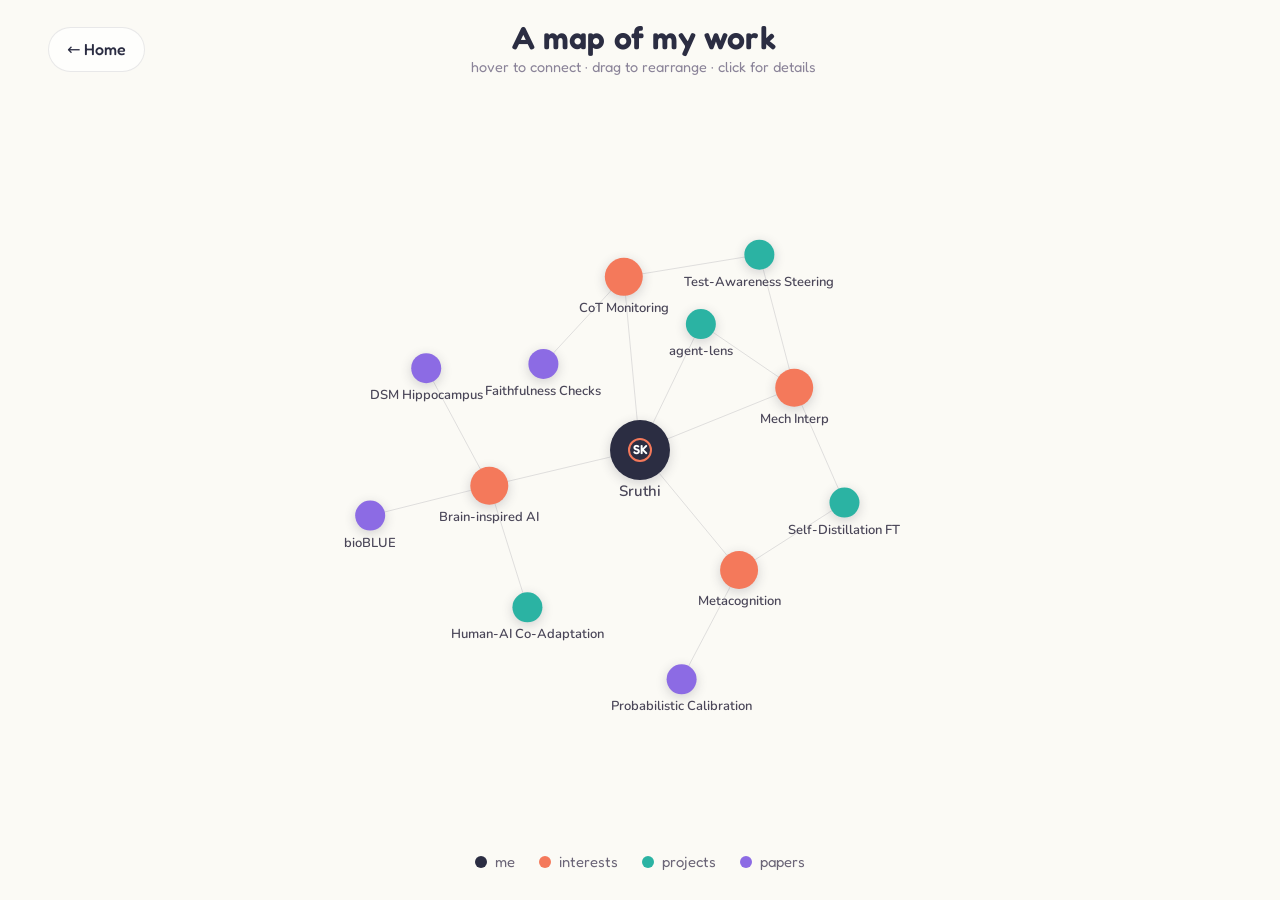
==== research.html @ 6a35c9e3 "Rebuild as clean, light, friendly portfolio with interactive Research map Replace the dark cinematic" ====
<!DOCTYPE html>
<html lang="en">
<head>
<meta charset="UTF-8"/>
<meta name="viewport" content="width=device-width, initial-scale=1.0"/>
<meta name="description" content="An interactive map of Sruthi Susan Kuriakose's research — interests, projects, and papers."/>
<title>Research · Sruthi Susan Kuriakose</title>
<link rel="preconnect" href="https://fonts.googleapis.com"/>
<link rel="preconnect" href="https://fonts.gstatic.com" crossorigin/>
<link href="https://fonts.googleapis.com/css2?family=Fredoka:wght@400;500;600;700&family=Nunito:wght@400;600;700&display=swap" rel="stylesheet"/>
<link rel="stylesheet" href="css/style.css"/>
</head>
<body class="research">
<div class="cursor" id="cursor"></div>

<canvas id="web"></canvas>

<div class="r-nav">
  <a href="index.html" class="r-back" data-mag>← Home</a>
  <div class="r-title">
    <h1>A map of my work</h1>
    <p>hover to connect · drag to rearrange · click for details</p>
  </div>
  <span style="width:90px"></span>
</div>

<div class="r-legend">
  <span><i class="d" style="background:#2B2D42"></i>me</span>
  <span><i class="d" style="background:#F4795B"></i>interests</span>
  <span><i class="d" style="background:#2BB3A3"></i>projects</span>
  <span><i class="d" style="background:#8C6BE4"></i>papers</span>
</div>

<aside class="detail" id="detail">
  <div class="dtag" id="d-tag">Project</div>
  <h3 id="d-title">Title</h3>
  <p id="d-desc">Description</p>
  <a class="dlink" id="d-link" href="#" target="_blank" rel="noopener">Open ↗</a>
</aside>

<script src="js/web-of-work.js"></script>
<script src="js/main.js"></script>
</body>
</html>
---- css/style.css ----
/* ============================================================
   Sruthi Susan Kuriakose — clean, light, friendly portfolio
   ============================================================ */
:root{
  --cream:#FBFAF5;
  --paper:#ffffff;
  --ink:#2B2D42;
  --muted:#8A8398;
  --soft:#b3adbd;
  --coral:#F4795B;
  --teal:#2BB3A3;
  --violet:#8C6BE4;
  --line:rgba(43,45,66,.10);
  --line-2:rgba(43,45,66,.06);
  --amber:#FBE6A2;
  --font-display:'Fredoka',system-ui,sans-serif;
  --font-body:'Nunito',system-ui,sans-serif;
  --maxw:920px;
}
*{margin:0;padding:0;box-sizing:border-box;}
html{scroll-behavior:smooth;}
body{
  background:var(--cream);
  color:var(--ink);
  font-family:var(--font-body);
  font-weight:400;
  line-height:1.65;
  -webkit-font-smoothing:antialiased;
}
a{color:inherit;text-decoration:none;}
::selection{background:var(--coral);color:#fff;}
@media (hover:hover){body{cursor:none;}}

/* ---------- playful accents ---------- */
.cursor{position:fixed;top:0;left:0;width:24px;height:24px;border:2px solid var(--coral);border-radius:50%;
  pointer-events:none;z-index:9999;transform:translate(-50%,-50%);transition:width .2s,height .2s,background .2s,opacity .2s;}
.cursor.big{width:46px;height:46px;background:rgba(244,121,91,.12);}
@media (hover:none){.cursor{display:none;}}
#fx{position:fixed;inset:0;pointer-events:none;z-index:9998;}

/* ---------- nav (floating pill) ---------- */
.nav{position:sticky;top:14px;z-index:900;display:flex;align-items:center;justify-content:space-between;
  gap:18px;max-width:880px;margin:14px auto 0;padding:11px 12px 11px 22px;
  background:rgba(255,255,255,.72);backdrop-filter:blur(14px);
  border:1px solid var(--line);border-radius:40px;box-shadow:0 8px 30px rgba(43,45,66,.06);
  transition:box-shadow .3s,transform .3s;}
.nav.scrolled{box-shadow:0 12px 38px rgba(43,45,66,.12);}
@media(max-width:680px){.nav{margin-left:12px;margin-right:12px;}}
.nav .brand{font-family:var(--font-display);font-weight:600;font-size:1.15rem;letter-spacing:.3px;display:flex;align-items:center;gap:10px;}
.brand-dot{width:11px;height:11px;border-radius:50%;background:var(--coral);}
.nav-links{display:flex;gap:clamp(12px,2vw,26px);align-items:center;}
.nav-links a{font-family:var(--font-display);font-weight:400;font-size:.95rem;color:var(--muted);transition:color .25s;}
.nav-links a:hover{color:var(--ink);}
.nav-links a.cta{color:var(--ink);border:1.5px solid var(--ink);padding:6px 16px;border-radius:30px;transition:background .25s,color .25s;}
.nav-links a.cta:hover{background:var(--ink);color:#fff;}
@media(max-width:680px){.nav-links a:not(.cta){display:none;}}

/* ---------- layout ---------- */
main{max-width:var(--maxw);margin:0 auto;padding:0 clamp(20px,5vw,32px);}
section{padding:clamp(54px,9vw,96px) 0;}
.eyebrow{font-family:var(--font-display);font-weight:500;letter-spacing:3px;text-transform:uppercase;
  font-size:.78rem;color:var(--coral);margin-bottom:18px;}
h1,h2,h3{font-family:var(--font-display);font-weight:600;letter-spacing:.2px;line-height:1.1;}
.sec-title{font-size:clamp(1.7rem,4.5vw,2.5rem);margin-bottom:8px;}
.sec-intro{color:var(--muted);margin-bottom:34px;max-width:60ch;}

/* ---------- hero ---------- */
.hero{display:grid;grid-template-columns:1fr auto;gap:40px;align-items:center;
  padding-top:clamp(40px,8vw,80px);padding-bottom:clamp(40px,7vw,70px);}
.hero h1{font-size:clamp(2.6rem,7vw,4.4rem);font-weight:700;letter-spacing:.5px;}
.hero .role{font-family:var(--font-display);color:var(--coral);font-size:clamp(1.05rem,2.4vw,1.35rem);margin-top:8px;}
.hero p.intro{color:var(--muted);font-size:1.12rem;margin-top:20px;max-width:50ch;}
.hero .now{font-family:var(--font-display);margin-top:16px;color:var(--muted);font-size:1.02rem;}
.hero .now b{color:var(--ink);font-weight:600;}
.hero-links{display:flex;flex-wrap:wrap;gap:12px;margin-top:26px;}
.chip{font-family:var(--font-display);font-weight:400;font-size:.92rem;border:1.5px solid var(--line);
  padding:9px 18px;border-radius:30px;color:var(--ink);transition:border-color .25s,background .25s,transform .25s;background:var(--paper);}
.chip:hover{border-color:var(--coral);transform:translateY(-2px);}
.chip.primary{background:var(--ink);color:#fff;border-color:var(--ink);}
.chip.primary:hover{background:var(--coral);border-color:var(--coral);}
.avatar{width:140px;height:140px;border-radius:50%;background:linear-gradient(135deg,#fff,#f1eef9);
  border:1.5px solid var(--line);display:flex;align-items:center;justify-content:center;
  font-family:var(--font-display);font-weight:600;font-size:2.6rem;color:var(--ink);box-shadow:0 16px 40px rgba(43,45,66,.07);}
@media(max-width:640px){.hero{grid-template-columns:1fr;}.avatar{display:none;}}

/* ---------- about / interests ---------- */
.about p{font-size:1.1rem;color:#544f60;max-width:62ch;}
.interest-grid{display:grid;grid-template-columns:repeat(2,1fr);gap:16px;margin-top:34px;}
@media(max-width:600px){.interest-grid{grid-template-columns:1fr;}}
.interest{background:var(--paper);border:1px solid var(--line);border-radius:18px;padding:24px 24px;
  transition:transform .3s,border-color .3s,box-shadow .3s;}
.interest:hover{transform:translateY(-4px);border-color:var(--line);box-shadow:0 16px 36px rgba(43,45,66,.07);}
.interest .ico{width:34px;height:34px;border-radius:10px;display:flex;align-items:center;justify-content:center;
  font-size:1.1rem;margin-bottom:14px;}
.interest h3{font-size:1.18rem;font-weight:600;margin-bottom:6px;}
.interest p{color:var(--muted);font-size:.97rem;}

/* ---------- publications (xiangyuqi-style) ---------- */
.pub{padding:26px 0;border-top:1px solid var(--line);}
.pub:last-child{border-bottom:1px solid var(--line);}
.pub h3{font-size:1.22rem;font-weight:600;line-height:1.3;color:var(--ink);}
.pub .venue{margin:8px 0;display:flex;flex-wrap:wrap;gap:8px;align-items:center;font-size:.95rem;color:var(--muted);font-family:var(--font-display);}
.badge{font-family:var(--font-display);font-weight:500;font-size:.82rem;padding:3px 10px;border-radius:8px;}
.badge.amber{background:var(--amber);color:#7a5b08;}
.badge.coral{background:rgba(244,121,91,.15);color:#c4452a;}
.badge.teal{background:rgba(43,179,163,.15);color:#147a6e;}
.authors{font-size:.98rem;color:#544f60;margin:6px 0 14px;}
.authors .me{font-weight:700;color:var(--ink);}
.btn-row{display:flex;flex-wrap:wrap;gap:9px;}
.lbtn{font-family:var(--font-display);font-weight:400;font-size:.88rem;border:1.5px solid var(--line);
  background:var(--paper);padding:6px 15px;border-radius:9px;color:var(--ink);cursor:pointer;
  transition:border-color .2s,background .2s,transform .2s;display:inline-flex;align-items:center;gap:6px;}
.lbtn:hover{border-color:var(--coral);background:rgba(244,121,91,.06);transform:translateY(-1px);}
.lbtn.abstract{border-color:var(--violet);color:#6a4ec9;}
.lbtn.abstract:hover{background:rgba(140,107,228,.08);}

/* ---------- news (jeknov-style) ---------- */
.news-row{display:grid;grid-template-columns:120px 1fr;gap:20px;padding:14px 0;border-bottom:1px solid var(--line-2);}
.news-row:last-child{border-bottom:none;}
.news-date{font-family:var(--font-display);font-weight:600;color:var(--ink);font-size:.95rem;padding-top:1px;}
.news-row p{color:#544f60;}
.news-row a{color:var(--coral);font-weight:600;}
.news-row a:hover{text-decoration:underline;}
@media(max-width:540px){.news-row{grid-template-columns:90px 1fr;gap:12px;}}

/* ---------- projects ---------- */
.proj-grid{display:grid;grid-template-columns:repeat(3,1fr);gap:16px;}
@media(max-width:760px){.proj-grid{grid-template-columns:repeat(2,1fr);}}
@media(max-width:480px){.proj-grid{grid-template-columns:1fr;}}
.proj{display:flex;flex-direction:column;background:var(--paper);border:1px solid var(--line);border-radius:16px;
  padding:20px;min-height:150px;transition:transform .3s,border-color .3s,box-shadow .3s;}
.proj:hover{transform:translateY(-4px);border-color:var(--coral);box-shadow:0 14px 32px rgba(43,45,66,.07);}
.proj h3{font-size:1.05rem;font-weight:600;margin-bottom:6px;}
.proj p{color:var(--muted);font-size:.9rem;flex-grow:1;}
.proj .ptag{font-family:var(--font-display);font-size:.78rem;color:var(--teal);margin-top:12px;}

/* ---------- skills (grouped pills) ---------- */
.skills-grid{display:grid;grid-template-columns:1fr 1fr;gap:16px;}
@media(max-width:600px){.skills-grid{grid-template-columns:1fr;}}
.skillcard{background:var(--paper);border:1px solid var(--line);border-radius:18px;padding:22px 24px;}
.skillcard h3{font-size:1.02rem;font-weight:600;margin-bottom:14px;}
.pills{display:flex;flex-wrap:wrap;gap:8px;}
.pill{font-family:var(--font-display);font-weight:400;font-size:.85rem;background:var(--cream);
  border:1px solid var(--line);padding:6px 13px;border-radius:30px;color:#4a4658;transition:border-color .2s,transform .2s,color .2s;}
.pill:hover{border-color:var(--coral);color:var(--ink);transform:translateY(-2px);}

/* ---------- contact / footer ---------- */
.contact{text-align:center;}
.contact .sec-title{margin-bottom:14px;}
.contact p{color:var(--muted);max-width:48ch;margin:0 auto 26px;}
.contact-links{display:flex;justify-content:center;flex-wrap:wrap;gap:14px;}
.footer{border-top:1px solid var(--line);padding:30px clamp(20px,5vw,32px);max-width:var(--maxw);margin:0 auto;
  display:flex;justify-content:space-between;flex-wrap:wrap;gap:10px;color:var(--soft);font-family:var(--font-display);font-size:.85rem;}

/* ---------- modal ---------- */
.modal{position:fixed;inset:0;z-index:1000;display:none;align-items:center;justify-content:center;padding:24px;}
.modal.open{display:flex;}
.modal-ov{position:absolute;inset:0;background:rgba(43,45,66,.42);backdrop-filter:blur(3px);animation:fade .25s;}
.modal-card{position:relative;background:var(--paper);border-radius:22px;max-width:560px;width:100%;padding:36px 36px 30px;
  box-shadow:0 30px 80px rgba(43,45,66,.25);animation:pop .3s cubic-bezier(.16,1,.3,1);max-height:85vh;overflow:auto;}
.modal-card .venue{margin:6px 0 14px;}
.modal-card h3{font-size:1.35rem;font-weight:600;line-height:1.3;padding-right:30px;}
.modal-card .abstract{color:#544f60;font-size:1rem;line-height:1.7;margin-bottom:20px;}
.modal-close{position:absolute;top:18px;right:18px;width:34px;height:34px;border-radius:50%;border:1.5px solid var(--line);
  background:var(--paper);font-size:1.1rem;color:var(--muted);cursor:pointer;display:flex;align-items:center;justify-content:center;}
.modal-close:hover{border-color:var(--coral);color:var(--coral);}
@keyframes fade{from{opacity:0;}}
@keyframes pop{from{opacity:0;transform:translateY(20px) scale(.97);}}

/* ---------- reveal ---------- */
.reveal{opacity:0;transform:translateY(26px);transition:opacity .8s cubic-bezier(.16,1,.3,1),transform .8s cubic-bezier(.16,1,.3,1);}
.reveal.in{opacity:1;transform:none;}

/* =========================================================
   research.html — the Web of Work
   ========================================================= */
body.research{overflow:hidden;height:100vh;}
.r-nav{position:fixed;top:0;left:0;right:0;z-index:10;display:flex;justify-content:space-between;align-items:center;
  padding:20px clamp(20px,5vw,48px);}
.r-back{font-family:var(--font-display);font-weight:500;color:var(--ink);display:inline-flex;gap:8px;align-items:center;
  background:rgba(255,255,255,.7);backdrop-filter:blur(6px);padding:8px 18px;border-radius:30px;border:1px solid var(--line);transition:transform .2s;}
.r-back:hover{transform:translateX(-3px);}
.r-title{text-align:center;pointer-events:none;}
.r-title h1{font-size:clamp(1.4rem,3vw,2rem);font-weight:600;}
.r-title p{font-family:var(--font-display);color:var(--muted);font-size:.9rem;}
#web{position:fixed;inset:0;}
.r-legend{position:fixed;bottom:26px;left:0;right:0;display:flex;gap:24px;justify-content:center;flex-wrap:wrap;
  font-family:var(--font-display);font-size:.92rem;color:#6b6577;z-index:10;pointer-events:none;}
.r-legend span{display:flex;align-items:center;gap:8px;}
.r-legend .d{width:12px;height:12px;border-radius:50%;}
.detail{position:fixed;top:50%;right:clamp(16px,4vw,48px);transform:translateY(-50%) translateX(20px);
  width:300px;background:var(--paper);border:1px solid var(--line);border-radius:20px;padding:26px 24px;
  box-shadow:0 24px 60px rgba(43,45,66,.16);z-index:11;opacity:0;pointer-events:none;transition:opacity .3s,transform .3s;}
.detail.show{opacity:1;transform:translateY(-50%) translateX(0);pointer-events:auto;}
.detail .dtag{font-family:var(--font-display);font-weight:500;font-size:.78rem;text-transform:uppercase;letter-spacing:1.5px;margin-bottom:10px;}
.detail h3{font-size:1.25rem;font-weight:600;margin-bottom:8px;}
.detail p{color:var(--muted);font-size:.95rem;margin-bottom:16px;}
.detail a.dlink{font-family:var(--font-display);font-weight:500;color:var(--ink);border:1.5px solid var(--ink);
  padding:7px 16px;border-radius:30px;display:inline-block;transition:background .2s,color .2s;}
.detail a.dlink:hover{background:var(--ink);color:#fff;}
@media(max-width:620px){.detail{right:16px;left:16px;width:auto;top:auto;bottom:80px;transform:translateY(20px);}
  .detail.show{transform:translateY(0);}}

@media (prefers-reduced-motion:reduce){
  *{animation:none!important;transition:none!important;}
  .reveal{opacity:1;transform:none;}
  html{scroll-behavior:auto;}
}
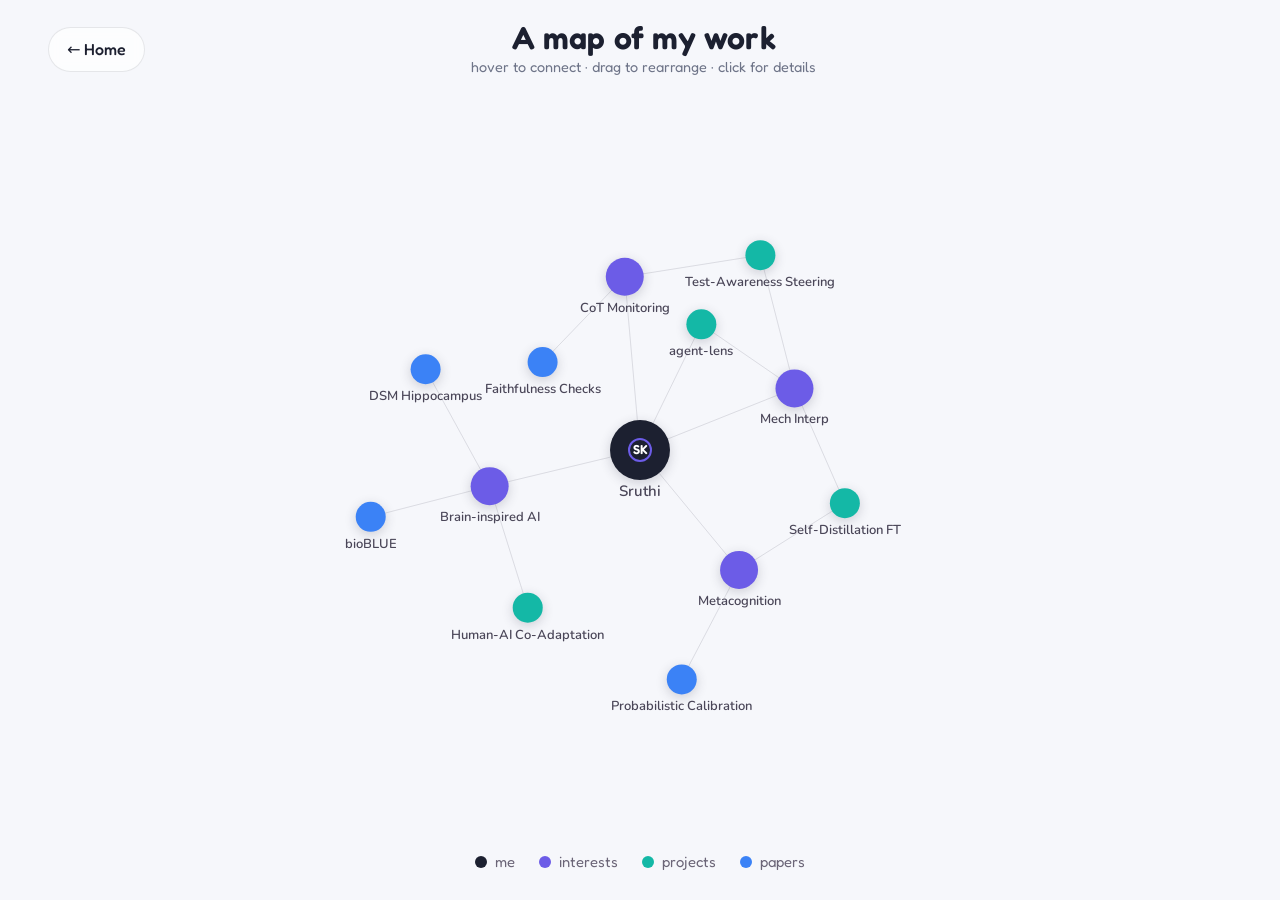
==== commit 057a0f66: "Recolor: cool off-white background + indigo/teal/blue accents Replace the warm cream/coral scheme wi" ====
--- a/research.html
+++ b/research.html
@@ -25,10 +25,10 @@
 </div>
 
 <div class="r-legend">
-  <span><i class="d" style="background:#2B2D42"></i>me</span>
-  <span><i class="d" style="background:#F4795B"></i>interests</span>
-  <span><i class="d" style="background:#2BB3A3"></i>projects</span>
-  <span><i class="d" style="background:#8C6BE4"></i>papers</span>
+  <span><i class="d" style="background:#1C2030"></i>me</span>
+  <span><i class="d" style="background:#6C5CE7"></i>interests</span>
+  <span><i class="d" style="background:#14B8A6"></i>projects</span>
+  <span><i class="d" style="background:#3B82F6"></i>papers</span>
 </div>
 
 <aside class="detail" id="detail">
--- a/css/style.css
+++ b/css/style.css
@@ -2,17 +2,18 @@
    Sruthi Susan Kuriakose — clean, light, friendly portfolio
    ============================================================ */
 :root{
-  --cream:#FBFAF5;
+  --cream:#F6F7FB;          /* cool off-white page background (not yellow) */
   --paper:#ffffff;
-  --ink:#2B2D42;
-  --muted:#8A8398;
-  --soft:#b3adbd;
-  --coral:#F4795B;
-  --teal:#2BB3A3;
+  --ink:#1C2030;            /* cool near-black */
+  --muted:#6E7488;
+  --soft:#9aa0b4;
+  --coral:#6C5CE7;          /* primary accent — indigo (kept the var name for simplicity) */
+  --teal:#14B8A6;
   --violet:#8C6BE4;
-  --line:rgba(43,45,66,.10);
-  --line-2:rgba(43,45,66,.06);
-  --amber:#FBE6A2;
+  --blue:#3B82F6;
+  --line:rgba(28,32,48,.10);
+  --line-2:rgba(28,32,48,.055);
+  --amber:#FBE6A2;          /* reserved for award badges only */
   --font-display:'Fredoka',system-ui,sans-serif;
   --font-body:'Nunito',system-ui,sans-serif;
   --maxw:920px;
@@ -102,15 +103,15 @@
 .pub .venue{margin:8px 0;display:flex;flex-wrap:wrap;gap:8px;align-items:center;font-size:.95rem;color:var(--muted);font-family:var(--font-display);}
 .badge{font-family:var(--font-display);font-weight:500;font-size:.82rem;padding:3px 10px;border-radius:8px;}
 .badge.amber{background:var(--amber);color:#7a5b08;}
-.badge.coral{background:rgba(244,121,91,.15);color:#c4452a;}
-.badge.teal{background:rgba(43,179,163,.15);color:#147a6e;}
+.badge.coral{background:rgba(108,92,231,.14);color:#4f3fcf;}
+.badge.teal{background:rgba(20,184,166,.15);color:#0f766e;}
 .authors{font-size:.98rem;color:#544f60;margin:6px 0 14px;}
 .authors .me{font-weight:700;color:var(--ink);}
 .btn-row{display:flex;flex-wrap:wrap;gap:9px;}
 .lbtn{font-family:var(--font-display);font-weight:400;font-size:.88rem;border:1.5px solid var(--line);
   background:var(--paper);padding:6px 15px;border-radius:9px;color:var(--ink);cursor:pointer;
   transition:border-color .2s,background .2s,transform .2s;display:inline-flex;align-items:center;gap:6px;}
-.lbtn:hover{border-color:var(--coral);background:rgba(244,121,91,.06);transform:translateY(-1px);}
+.lbtn:hover{border-color:var(--coral);background:rgba(108,92,231,.07);transform:translateY(-1px);}
 .lbtn.abstract{border-color:var(--violet);color:#6a4ec9;}
 .lbtn.abstract:hover{background:rgba(140,107,228,.08);}
 
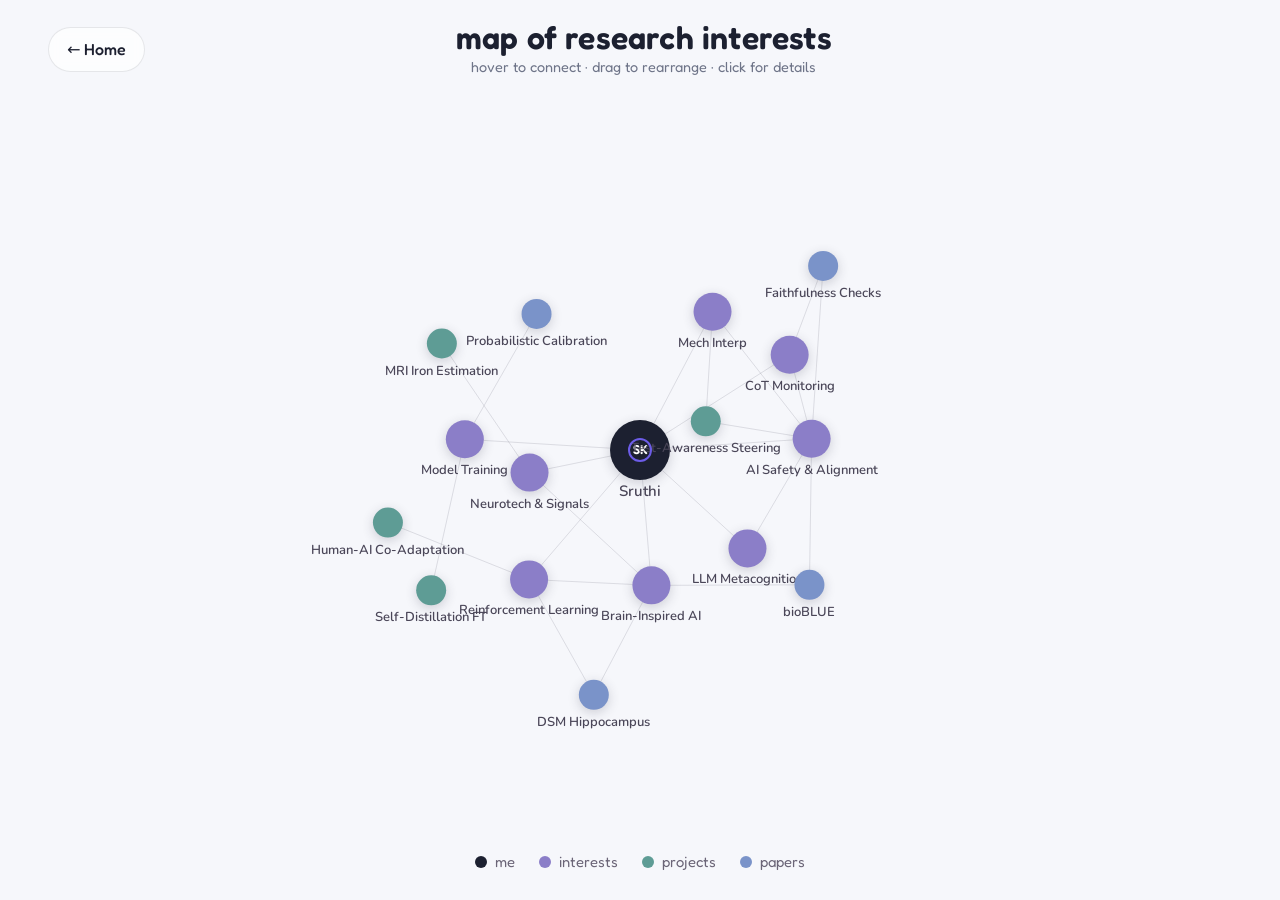
==== commit b8220a96: "Rework research map: accurate CV concepts, Muted palette, lowercase title - Rebuild map around real " ====
--- a/research.html
+++ b/research.html
@@ -18,7 +18,7 @@
 <div class="r-nav">
   <a href="index.html" class="r-back" data-mag>← Home</a>
   <div class="r-title">
-    <h1>A map of my work</h1>
+    <h1>map of research interests</h1>
     <p>hover to connect · drag to rearrange · click for details</p>
   </div>
   <span style="width:90px"></span>
@@ -26,9 +26,9 @@
 
 <div class="r-legend">
   <span><i class="d" style="background:#1C2030"></i>me</span>
-  <span><i class="d" style="background:#6C5CE7"></i>interests</span>
-  <span><i class="d" style="background:#14B8A6"></i>projects</span>
-  <span><i class="d" style="background:#3B82F6"></i>papers</span>
+  <span><i class="d" style="background:#8B7EC8"></i>interests</span>
+  <span><i class="d" style="background:#5E9C95"></i>projects</span>
+  <span><i class="d" style="background:#7A93C9"></i>papers</span>
 </div>
 
 <aside class="detail" id="detail">
